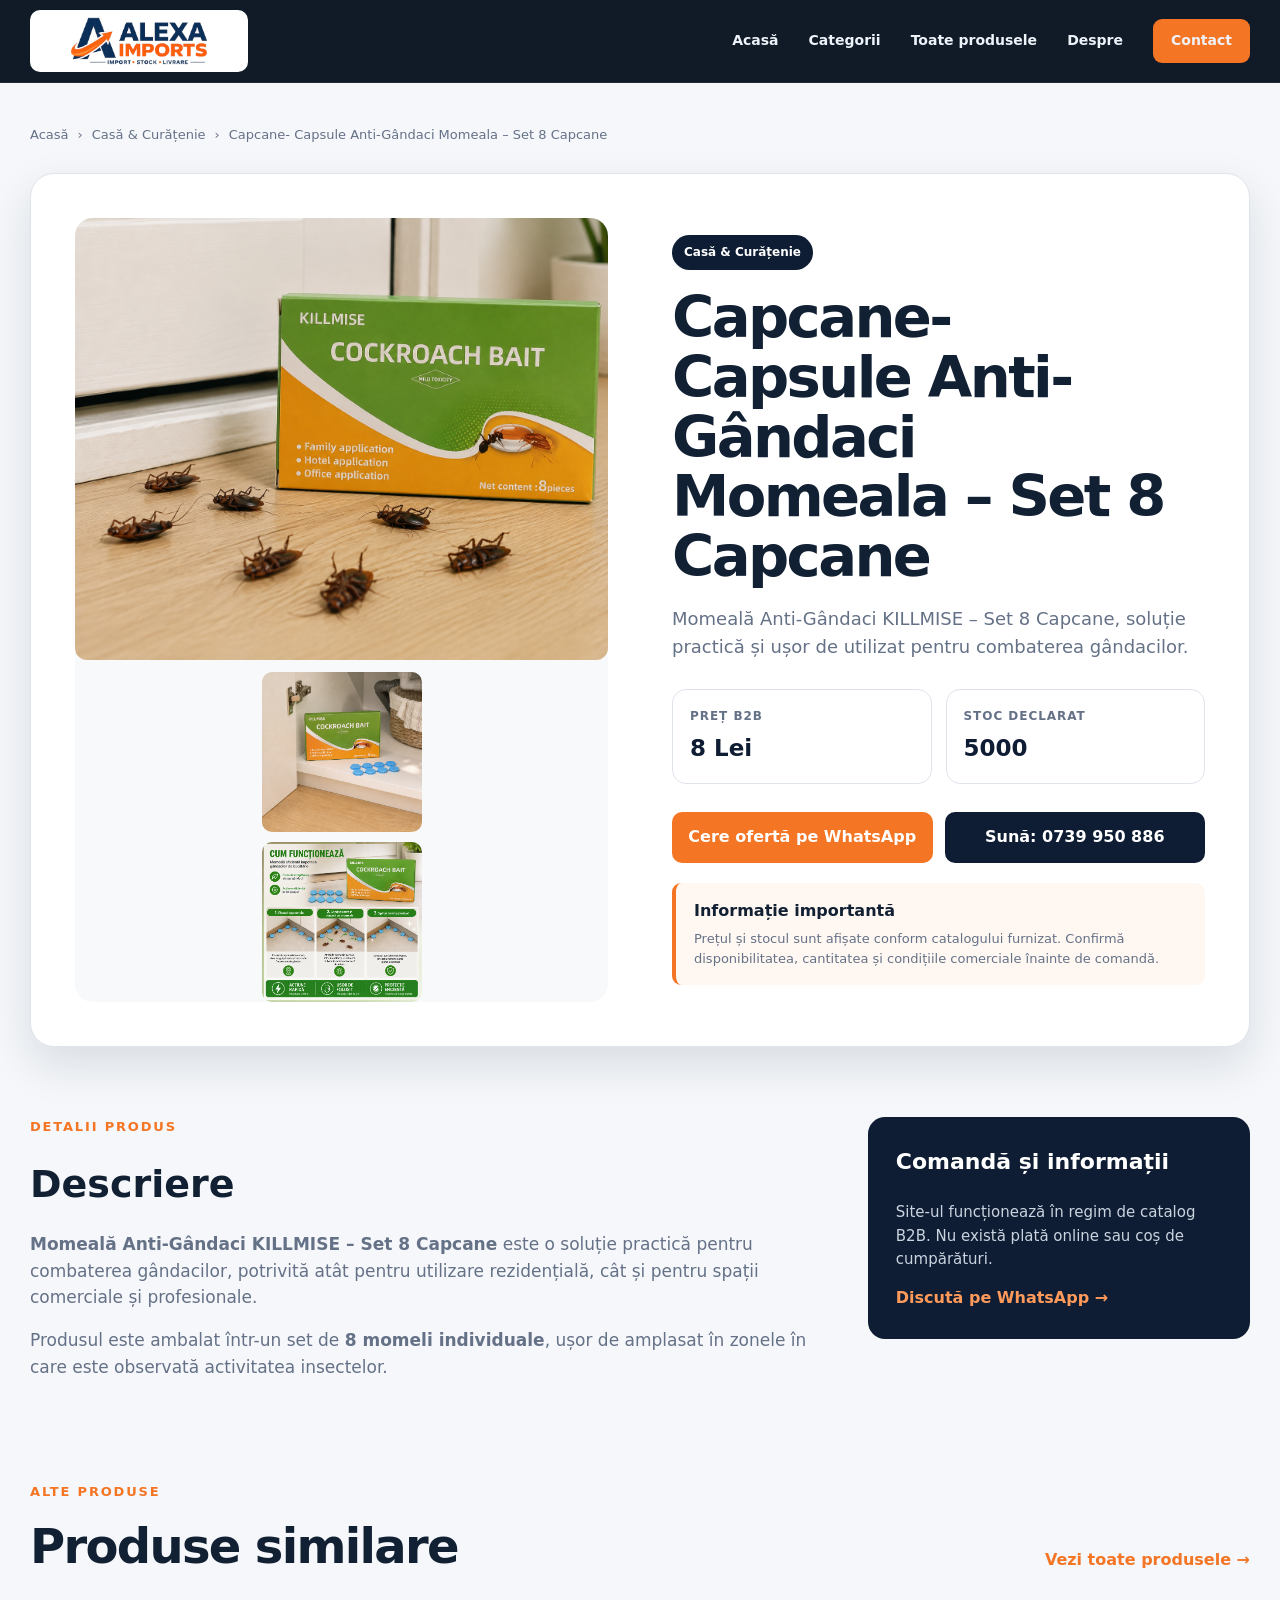
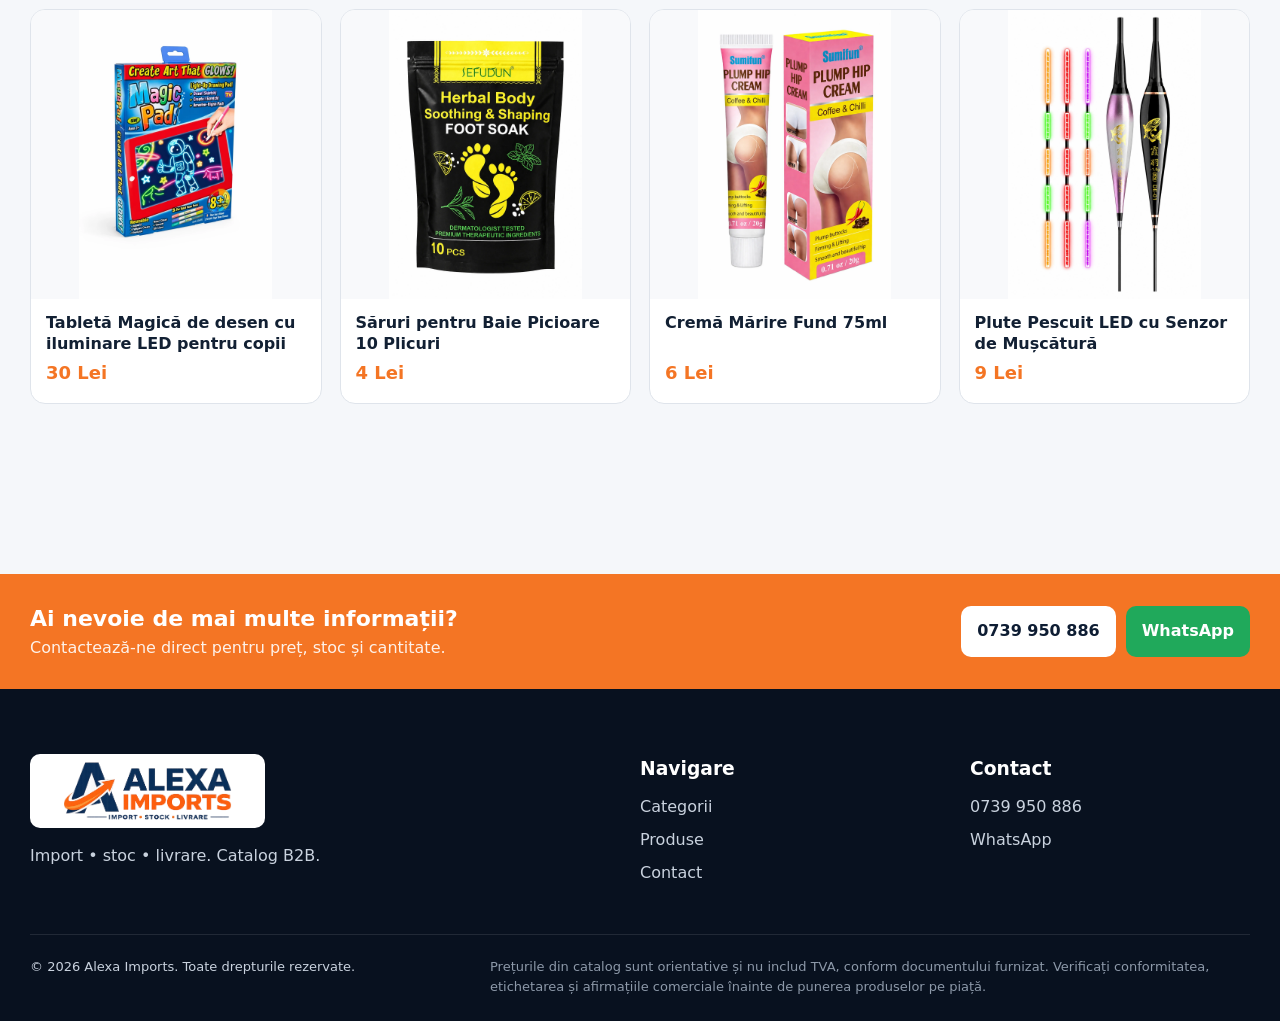
==== products/capcane-capsule-anti-gandaci-momeala-set-8-capcane.html @ 53ff10a1 "Rename Capcane- Capsule Anti-Gândaci Momeala – Set 8 Capcane to capcane-capsule-anti-gandaci-momeala" ====
<!DOCTYPE html>

<html lang="ro">
<head>
<meta charset="utf-8"/>
<meta content="width=device-width, initial-scale=1" name="viewport"/>
<meta content="#0e1d33" name="theme-color"/>
<meta
  content="Momeală Anti-Gândaci KILLMISE – Set 8 Capcane, soluție practică pentru combaterea gândacilor."
  name="description"
/>

<title>Capcane- Capsule Anti-Gândaci Momeala – Set 8 Capcane | Alexa Imports</title>

<link href="../assets/images/favicon.png" rel="icon"/>
<link href="../assets/styles.css" rel="stylesheet"/>
</head>

<body>

<header class="site-header">
<div class="container nav-wrap">

<a aria-label="Alexa Imports - Acasă" class="brand" href="../index.html">
<img alt="Alexa Imports" src="../assets/images/logo.webp"/>
<span>Alexa Imports</span>
</a>

<button
  aria-controls="main-nav"
  aria-expanded="false"
  aria-label="Deschide meniul"
  class="menu-toggle"
>
<span></span>
<span></span>
<span></span>
</button>

<nav aria-label="Navigație principală" class="main-nav" id="main-nav">
<a href="../index.html">Acasă</a>
<a href="../index.html#categorii">Categorii</a>
<a href="../index.html#produse">Toate produsele</a>
<a href="../index.html#despre">Despre</a>
<a class="nav-contact" href="../index.html#contact">Contact</a>
</nav>

</div>
</header>


<main class="product-page-main">

<div class="container">

<nav aria-label="Breadcrumb" class="breadcrumbs">
<a href="../index.html">Acasă</a>
<span>›</span>
<a href="../index.html#produse">Casă &amp; Curățenie</a>
<span>›</span>
<span>Capcane- Capsule Anti-Gândaci Momeala – Set 8 Capcane</span>
</nav>


<section class="product-detail">

<div class="product-detail-image">

  <!-- Imagine principală -->
  <img
    alt="Capcane Capsule Anti-Gândaci KILLMISE – Set 8 Capcane"
    src="../assets/images/ChatGPT Image 25 aug. 2026, 11_49_53.png"
    style="width:100%; height:auto; display:block; border-radius:12px;"
  />

  <!-- Galerie imagini -->
  <div
    style="
      display:grid;
      grid-template-columns:repeat(auto-fit, minmax(120px, 1fr));
      gap:10px;
      margin-top:12px;
    "
  >

    <img
      alt="Capcane anti-gândaci KILLMISE în dulap"
      src="../assets/images/ChatGPT Image 25 aug. 2026, 11_46_49.png"
      loading="lazy"
      style="
        width:100%;
        height:160px;
        object-fit:cover;
        border-radius:10px;
        cursor:pointer;
      "
    />

    <img
      alt="Cum funcționează capcanele anti-gândaci KILLMISE"
      src="../assets/images/ChatGPT Image 25 aug. 2026, 11_59_24.png"
      loading="lazy"
      style="
        width:100%;
        height:160px;
        object-fit:cover;
        border-radius:10px;
        cursor:pointer;
      "
    />

  </div>

</div>


<div class="product-detail-copy">

<span class="detail-category">Casă &amp; Curățenie</span>

<h1>Capcane- Capsule Anti-Gândaci Momeala – Set 8 Capcane</h1>

<p class="detail-description">
Momeală Anti-Gândaci KILLMISE – Set 8 Capcane, soluție practică și ușor de utilizat pentru combaterea gândacilor.
</p>


<div class="detail-price-row">

<div>
<span class="detail-label">Preț B2B</span>
<strong class="detail-price">8 Lei</strong>
</div>

<div>
<span class="detail-label">Stoc declarat</span>
<strong class="detail-stock">5000</strong>
</div>

</div>


<div class="detail-actions">

<a
  class="btn btn-primary"
  href="https://wa.me/40739950886?text=Bun%C4%83%20ziua%2C%20doresc%20detalii%20%C8%99i%20ofert%C4%83%20pentru%20produsul%3A%20Capcane%20Capsule%20Anti-G%C3%A2ndaci%20Momeala%20%E2%80%93%20Set%208%20Capcane."
  rel="noopener"
  target="_blank"
>
Cere ofertă pe WhatsApp
</a>

<a class="btn btn-secondary" href="tel:+40739950886">
Sună: 0739 950 886
</a>

</div>


<div class="detail-note">

<strong>Informație importantă</strong>

<p>
Prețul și stocul sunt afișate conform catalogului furnizat.
Confirmă disponibilitatea, cantitatea și condițiile comerciale înainte de comandă.
</p>

</div>

</div>
</section>



<section class="product-info-section">

<div>

<p class="eyebrow dark">DETALII PRODUS</p>

<h2>Descriere</h2>

<p>
<strong>Momeală Anti-Gândaci KILLMISE – Set 8 Capcane</strong> este o soluție practică pentru combaterea gândacilor, potrivită atât pentru utilizare rezidențială, cât și pentru spații comerciale și profesionale.
</p>

<p>
Produsul este ambalat într-un set de <strong>8 momeli individuale</strong>, ușor de amplasat în zonele în care este observată activitatea insectelor.
</p>

</div>


<div class="info-card">

<h3>Comandă și informații</h3>

<p>
Site-ul funcționează în regim de catalog B2B. Nu există plată online sau coș de cumpărături.
</p>

<a
  href="https://wa.me/40739950886?text=Bun%C4%83%20ziua%2C%20doresc%20detalii%20%C8%99i%20ofert%C4%83%20pentru%20produsul%3A%20Capcane%20Capsule%20Anti-G%C3%A2ndaci%20Momeala%20%E2%80%93%20Set%208%20Capcane."
  rel="noopener"
  target="_blank"
>
Discută pe WhatsApp →
</a>

</div>

</section>



<section class="related-section">

<div class="section-heading">

<div>
<p class="eyebrow dark">ALTE PRODUSE</p>
<h2>Produse similare</h2>
</div>

<a class="text-link" href="../index.html#produse">
Vezi toate produsele →
</a>

</div>


<div class="related-grid">

<a
  class="related-card"
  href="tableta-magica-de-desen-cu-iluminare-led-pentru-copii.html"
>
<img
  alt="Tabletă Magică de desen cu iluminare LED pentru copii"
  loading="lazy"
  src="../assets/images/tableta-magica-de-desen-cu-iluminare-led-pentru-copii.webp"
/>
<span>Tabletă Magică de desen cu iluminare LED pentru copii</span>
<strong>30 Lei</strong>
</a>


<a
  class="related-card"
  href="saruri-pentru-baie-picioare-10-plicuri.html"
>
<img
  alt="Săruri pentru Baie Picioare 10 Plicuri"
  loading="lazy"
  src="../assets/images/saruri-pentru-baie-picioare-10-plicuri.webp"
/>
<span>Săruri pentru Baie Picioare 10 Plicuri</span>
<strong>4 Lei</strong>
</a>


<a
  class="related-card"
  href="crema-marire-fund-75ml.html"
>
<img
  alt="Cremă Mărire Fund 75ml"
  loading="lazy"
  src="../assets/images/crema-marire-fund-75ml.webp"
/>
<span>Cremă Mărire Fund 75ml</span>
<strong>6 Lei</strong>
</a>


<a
  class="related-card"
  href="plute-pescuit-led-cu-senzor-de-muscatura.html"
>
<img
  alt="Plute Pescuit LED cu Senzor de Mușcătură"
  loading="lazy"
  src="../assets/images/plute-pescuit-led-cu-senzor-de-muscatura.webp"
/>
<span>Plute Pescuit LED cu Senzor de Mușcătură</span>
<strong>9 Lei</strong>
</a>

</div>

</section>

</div>

</main>



<section class="product-contact-strip">

<div class="container">

<div>
<strong>Ai nevoie de mai multe informații?</strong>
<span>Contactează-ne direct pentru preț, stoc și cantitate.</span>
</div>


<div class="product-contact-actions">

<a class="btn btn-light" href="tel:+40739950886">
0739 950 886
</a>

<a
  class="btn btn-whatsapp"
  href="https://wa.me/40739950886?text=Bun%C4%83%20ziua%2C%20doresc%20detalii%20%C8%99i%20ofert%C4%83%20pentru%20produsul%3A%20Capcane%20Capsule%20Anti-G%C3%A2ndaci%20Momeala%20%E2%80%93%20Set%208%20Capcane."
  rel="noopener"
  target="_blank"
>
WhatsApp
</a>

</div>

</div>

</section>



<footer class="site-footer">

<div class="container footer-grid">

<div>

<a class="brand footer-brand" href="../index.html">
<img alt="" src="../assets/images/logo.webp"/>
<span>Alexa Imports</span>
</a>

<p>Import • stoc • livrare. Catalog B2B.</p>

</div>


<div>

<h3>Navigare</h3>

<a href="../index.html#categorii">Categorii</a>
<a href="../index.html#produse">Produse</a>
<a href="../index.html#contact">Contact</a>

</div>


<div>

<h3>Contact</h3>

<a href="tel:+40739950886">0739 950 886</a>

<a
  href="https://wa.me/40739950886?text=Bun%C4%83%20ziua%2C%20doresc%20detalii%20%C8%99i%20ofert%C4%83%20pentru%20produsul%3A%20Capcane%20Capsule%20Anti-G%C3%A2ndaci%20Momeala%20%E2%80%93%20Set%208%20Capcane."
  rel="noopener"
  target="_blank"
>
WhatsApp
</a>

</div>

</div>


<div class="container footer-bottom">

<p>© 2026 Alexa Imports. Toate drepturile rezervate.</p>

<p class="disclaimer">
Prețurile din catalog sunt orientative și nu includ TVA, conform documentului furnizat.
Verificați conformitatea, etichetarea și afirmațiile comerciale înainte de punerea produselor pe piață.
</p>

</div>

</footer>


<script src="../assets/app.js"></script>

</body>
</html>
---- assets/styles.css ----
:root{
  --navy:#0e1d33;
  --navy-2:#152b4a;
  --orange:#f47524;
  --orange-dark:#d85d10;
  --white:#ffffff;
  --ink:#122033;
  --muted:#657187;
  --soft:#f4f6f9;
  --line:#dfe4eb;
  --green:#168a4b;
  --shadow:0 18px 45px rgba(14,29,51,.12);
  --radius:18px;
  --container:1220px;
}
*{box-sizing:border-box}
html{scroll-behavior:smooth}
body{
  margin:0;
  color:var(--ink);
  background:var(--white);
  font-family:Inter,ui-sans-serif,system-ui,-apple-system,BlinkMacSystemFont,"Segoe UI",sans-serif;
  line-height:1.55;
}
img{max-width:100%;display:block}
button,input{font:inherit}
button{cursor:pointer}
a{color:inherit;text-decoration:none}
.container{width:min(var(--container),calc(100% - 40px));margin-inline:auto}
.sr-only{position:absolute;width:1px;height:1px;padding:0;margin:-1px;overflow:hidden;clip:rect(0,0,0,0);white-space:nowrap;border:0}
.skip-link{position:fixed;z-index:9999;top:8px;left:8px;padding:10px 14px;background:white;color:var(--navy);transform:translateY(-150%);border-radius:8px}
.skip-link:focus{transform:none}
.site-header{
  position:sticky;top:0;z-index:1000;
  background:rgba(8,18,32,.96);
  border-bottom:1px solid rgba(255,255,255,.08);
  backdrop-filter:blur(14px);
}
.nav-wrap{height:82px;display:flex;align-items:center;justify-content:space-between;gap:28px}
.brand{display:flex;align-items:center;gap:12px;color:white;font-size:18px;font-weight:850;letter-spacing:-.02em}
.brand img{width:52px;height:52px;object-fit:cover;border-radius:50%;background:white;border:2px solid rgba(244,117,36,.9)}
.main-nav{display:flex;align-items:center;gap:30px;color:#eef3fa;font-weight:700;font-size:14px}
.main-nav a{padding:10px 0;position:relative}
.main-nav a:not(.nav-contact)::after{content:"";position:absolute;left:0;right:100%;bottom:2px;height:2px;background:var(--orange);transition:.2s}
.main-nav a:hover::after{right:0}
.nav-contact{background:var(--orange);padding:11px 18px!important;border-radius:9px}
.nav-contact:hover{background:var(--orange-dark)}
.menu-toggle{display:none;border:0;background:transparent;padding:8px}
.menu-toggle span{display:block;width:25px;height:2px;background:white;margin:5px 0}
.hero{
  min-height:690px;display:grid;place-items:center;position:relative;overflow:hidden;
  background:
    radial-gradient(circle at 50% 0%,rgba(244,117,36,.14),transparent 42%),
    linear-gradient(180deg,#08111f 0%,#0e1d33 100%);
  color:white;
}
.hero::after{
  content:"";position:absolute;inset:auto 0 0;height:1px;
  background:linear-gradient(90deg,transparent,var(--orange),transparent);
}
.hero-glow{position:absolute;border-radius:50%;filter:blur(4px);opacity:.24}
.hero-glow-one{width:420px;height:420px;background:var(--orange);right:-250px;top:100px}
.hero-glow-two{width:330px;height:330px;background:#2d73c7;left:-220px;bottom:-80px}
.hero-content{position:relative;z-index:1;text-align:center;padding:88px 0 82px;max-width:980px}
.eyebrow{margin:0 0 18px;color:#ff9a5a;font-size:13px;font-weight:850;letter-spacing:.14em}
.eyebrow.dark{color:var(--orange)}
.hero h1{margin:0 auto;font-size:clamp(54px,8vw,92px);line-height:.98;letter-spacing:-.055em}
.hero-lead{max-width:820px;margin:22px auto 30px;color:#f4f7fb;font-size:clamp(21px,2.5vw,31px);font-weight:750;line-height:1.3}
.hero-checklist{
  list-style:none;max-width:900px;margin:0 auto 34px;padding:0;display:grid;grid-template-columns:repeat(2,minmax(0,1fr));
  gap:13px 24px;text-align:left;
}
.hero-checklist li{position:relative;padding:12px 15px 12px 43px;color:#d8e0ea;background:rgba(255,255,255,.055);border:1px solid rgba(255,255,255,.1);border-radius:12px}
.hero-checklist li::before{content:"✓";position:absolute;left:15px;top:10px;color:#ff9a5a;font-weight:950;font-size:18px}
.hero-checklist li:last-child{grid-column:1/-1;justify-self:center;min-width:min(100%,430px)}
.hero-actions{display:flex;justify-content:center;gap:13px;flex-wrap:wrap}
.hero-btn{min-width:225px;padding:15px 22px}
.btn-outline-light{background:transparent;color:white;border:1px solid rgba(255,255,255,.45)}
.btn-outline-light:hover{background:white;color:var(--navy);border-color:white}
.trust-strip{position:relative;z-index:3;background:white;border-bottom:1px solid var(--line);box-shadow:0 12px 30px rgba(14,29,51,.07)}
.trust-grid{display:grid;grid-template-columns:repeat(3,1fr);gap:0}
.trust-item{display:flex;align-items:center;gap:18px;min-height:142px;padding:27px 34px;border-right:1px solid var(--line)}
.trust-item:last-child{border-right:0}
.trust-item-primary{background:linear-gradient(135deg,var(--orange),#ff904d);color:white}
.trust-icon{flex:0 0 52px;width:52px;height:52px;border-radius:15px;display:grid;place-items:center;background:#f3f6fa;color:var(--navy)}
.trust-item-primary .trust-icon{background:rgba(255,255,255,.2);color:white}
.trust-icon svg,.service-icon svg{width:28px;height:28px;fill:none;stroke:currentColor;stroke-width:1.8;stroke-linecap:round;stroke-linejoin:round}
.trust-item h2{font-size:20px;line-height:1.15;margin:0 0 5px;letter-spacing:-.02em}
.trust-item p{margin:0;color:var(--muted);font-size:14px}
.trust-item-primary p{color:rgba(255,255,255,.86)}
.section{padding:92px 0}
.categories-section{background:var(--soft)}
.section-heading{display:flex;align-items:end;justify-content:space-between;gap:40px;margin-bottom:36px}
.section-heading h2{font-size:clamp(32px,4vw,48px);line-height:1.1;margin:0;letter-spacing:-.035em}
.section-heading>p{max-width:470px;margin:0;color:var(--muted)}
.category-grid{display:grid;grid-template-columns:repeat(5,1fr);gap:18px}
.category-card{
  border:1px solid var(--line);background:white;border-radius:16px;padding:26px;text-align:left;
  display:flex;align-items:center;gap:18px;box-shadow:0 8px 24px rgba(14,29,51,.05);transition:.2s;
}
.category-card:hover{transform:translateY(-5px);border-color:var(--orange);box-shadow:var(--shadow)}
.category-letter{
  flex:0 0 58px;width:58px;height:58px;border-radius:14px;display:grid;place-items:center;
  background:var(--navy);color:white;font-size:26px;font-weight:900;border-bottom:4px solid var(--orange)
}
.category-card strong{display:block;font-size:17px}.category-card small{display:block;margin-top:4px;color:var(--muted)}
.products-section{background:white}
.products-heading{align-items:center}
.catalog-search input{width:min(340px,80vw);border:1px solid var(--line);padding:14px 16px;border-radius:11px;outline:none}
.catalog-search input:focus{border-color:var(--orange);box-shadow:0 0 0 4px rgba(244,117,36,.13)}
.filter-bar{display:flex;gap:9px;flex-wrap:wrap;margin-bottom:22px}
.filter{border:1px solid var(--line);border-radius:999px;background:white;color:var(--ink);padding:10px 16px;font-weight:750}
.filter:hover,.filter.active{background:var(--navy);border-color:var(--navy);color:white}
.results-count{color:var(--muted);margin:0 0 20px}
.products-grid{display:grid;grid-template-columns:repeat(4,1fr);gap:22px}
.product-card{
  min-width:0;display:flex;flex-direction:column;background:white;border:1px solid var(--line);
  border-radius:17px;overflow:hidden;box-shadow:0 9px 27px rgba(14,29,51,.055);transition:.22s
}
.product-card:hover{transform:translateY(-5px);box-shadow:var(--shadow);border-color:#cfd5dd}
.product-image{position:relative;aspect-ratio:1/1;background:#f8f9fb;overflow:hidden}
.product-image img{width:100%;height:100%;object-fit:contain;transition:transform .35s}
.product-card:hover .product-image img{transform:scale(1.035)}
.category-pill{position:absolute;top:12px;left:12px;background:rgba(14,29,51,.9);color:white;padding:6px 9px;border-radius:999px;font-size:11px;font-weight:800}
.stock-pill{position:absolute;right:12px;top:12px;padding:6px 9px;border-radius:999px;font-size:11px;font-weight:800;background:#e9f8ef;color:#0f743b}
.stock-pill.out{background:#fff0ed;color:#b83a20}
.product-body{display:flex;flex-direction:column;flex:1;padding:18px}
.product-body h3{font-size:17px;line-height:1.3;margin:0 0 9px;letter-spacing:-.015em}
.product-description{color:var(--muted);font-size:14px;margin:0 0 16px;display:-webkit-box;-webkit-line-clamp:2;-webkit-box-orient:vertical;overflow:hidden}
.product-meta{margin-top:auto;display:flex;align-items:center;justify-content:space-between;gap:10px;padding-top:15px;border-top:1px solid #eef1f4}
.product-price{font-size:19px;font-weight:900;color:var(--navy)}
.product-stock{font-size:12px;color:var(--muted);white-space:nowrap;overflow:hidden;text-overflow:ellipsis;max-width:110px}
.card-actions{display:grid;grid-template-columns:1fr 1fr;gap:9px;margin-top:14px}
.btn{display:inline-flex;align-items:center;justify-content:center;border:0;border-radius:10px;padding:13px 16px;font-weight:850;text-align:center;transition:.2s}
.btn-primary{background:var(--orange);color:white}.btn-primary:hover{background:var(--orange-dark)}
.btn-secondary{background:var(--navy);color:white}.btn-secondary:hover{background:var(--navy-2)}
.btn-light{background:white;color:var(--navy)}.btn-light:hover{background:#f0f3f7}
.btn-whatsapp{background:#20a95b;color:white}.btn-whatsapp:hover{background:#168a4b}
.no-results{text-align:center;padding:65px 20px;border:1px dashed var(--line);border-radius:18px;background:var(--soft)}

.sourcing-section{padding:72px 0;background:white}
.sourcing-box{
  position:relative;overflow:hidden;display:flex;align-items:center;justify-content:space-between;gap:40px;
  padding:48px 52px;border-radius:24px;color:white;background:linear-gradient(120deg,var(--navy),#18375f);box-shadow:var(--shadow)
}
.sourcing-box::before{content:"";position:absolute;width:250px;height:250px;right:-75px;top:-120px;border-radius:50%;background:rgba(244,117,36,.22)}
.sourcing-box> *{position:relative;z-index:1}
.sourcing-box h2{font-size:clamp(34px,4.5vw,54px);line-height:1.05;margin:0 0 12px;letter-spacing:-.04em}
.sourcing-box p:not(.eyebrow){margin:0;max-width:720px;color:#d1dae6;font-size:18px}
.sourcing-cta{min-width:205px;white-space:nowrap}
.services-section{background:var(--soft)}
.services-heading{align-items:end}
.services-grid{display:grid;grid-template-columns:repeat(4,1fr);gap:18px}
.service-card{
  min-height:170px;padding:27px;border:1px solid var(--line);border-radius:18px;background:white;
  box-shadow:0 8px 24px rgba(14,29,51,.05);transition:.2s
}
.service-card:hover{transform:translateY(-5px);border-color:var(--orange);box-shadow:var(--shadow)}
.service-icon{width:54px;height:54px;border-radius:15px;display:grid;place-items:center;color:white;background:var(--navy);border-bottom:4px solid var(--orange)}
.service-card h3{margin:21px 0 0;font-size:18px;line-height:1.25;letter-spacing:-.015em}
.about-section{background:var(--soft)}
.about-grid{display:grid;grid-template-columns:.8fr 1.4fr;align-items:center;gap:70px}
.about-logo{display:grid;place-items:center}
.about-logo img{width:min(430px,100%);border-radius:50%;box-shadow:var(--shadow)}
.about-copy h2{font-size:clamp(34px,4vw,52px);line-height:1.08;margin:0 0 22px;letter-spacing:-.04em}
.about-copy>p:not(.eyebrow){color:var(--muted);font-size:17px}
.benefit-list{display:grid;gap:13px;margin-top:28px}
.benefit-list div{background:white;border-left:4px solid var(--orange);border-radius:10px;padding:15px 18px;box-shadow:0 7px 20px rgba(14,29,51,.05)}
.benefit-list strong{display:block}.benefit-list span{display:block;color:var(--muted);font-size:14px;margin-top:3px}
.contact-section{background:white}
.contact-box{
  position:relative;overflow:hidden;display:flex;align-items:center;justify-content:space-between;gap:40px;
  color:white;background:linear-gradient(125deg,var(--navy),#18375f);border-radius:24px;padding:54px;
  box-shadow:var(--shadow)
}
.contact-box::after{content:"";position:absolute;width:260px;height:260px;right:-100px;top:-120px;border:35px solid rgba(244,117,36,.35);border-radius:50%}
.contact-box>div{position:relative;z-index:1}
.contact-box h2{font-size:clamp(32px,4vw,48px);line-height:1.08;margin:0 0 12px}
.contact-box p{max-width:650px;color:#cbd5e1}
.contact-actions{display:flex;gap:12px;flex-wrap:wrap;min-width:max-content}
.site-footer{background:#08111f;color:#c9d2de;padding:65px 0 24px}
.footer-grid{display:grid;grid-template-columns:2fr 1fr 1fr;gap:50px;padding-bottom:40px}
.footer-brand{margin-bottom:16px}.footer-grid h3{color:white;margin:0 0 12px}.footer-grid a:not(.brand){display:block;margin:8px 0;color:#c9d2de}
.footer-grid a:hover{color:#ff9a5a}
.footer-bottom{border-top:1px solid rgba(255,255,255,.1);padding-top:22px;font-size:13px;display:flex;justify-content:space-between;gap:30px}
.footer-bottom p{margin:0}.disclaimer{max-width:760px;color:#8d99a9}
.floating-whatsapp{
  position:fixed;z-index:800;right:22px;bottom:22px;width:58px;height:58px;border-radius:50%;
  display:grid;place-items:center;background:#20a95b;color:white;font-weight:900;
  box-shadow:0 10px 30px rgba(16,120,62,.35)
}
.floating-whatsapp:hover{transform:translateY(-3px)}
.product-modal{width:min(940px,calc(100% - 28px));border:0;border-radius:20px;padding:0;box-shadow:0 25px 100px rgba(0,0,0,.45)}
.product-modal::backdrop{background:rgba(4,12,24,.75);backdrop-filter:blur(3px)}
.modal-close{position:absolute;z-index:2;right:15px;top:12px;width:40px;height:40px;border-radius:50%;border:0;background:rgba(14,29,51,.08);font-size:27px}
.modal-content{display:grid;grid-template-columns:1fr 1.15fr}
.modal-image{background:#f6f7f9;min-height:470px;display:grid;place-items:center;padding:24px}
.modal-image img{width:100%;height:100%;max-height:520px;object-fit:contain}
.modal-copy{padding:48px 42px}
.modal-copy h2{font-size:34px;line-height:1.15;margin:8px 0 16px}
.modal-copy p{color:var(--muted)}
.modal-price{font-size:27px;font-weight:900;color:var(--navy);margin:20px 0 6px}
.modal-stock{color:var(--muted)}
.modal-actions{display:flex;gap:10px;flex-wrap:wrap;margin-top:26px}
.video-link{display:inline-flex;margin-top:18px;color:var(--orange);font-weight:800}
@media (max-width:1050px){
  .products-grid{grid-template-columns:repeat(3,1fr)}
  .category-grid{grid-template-columns:repeat(2,1fr)}
  .services-grid{grid-template-columns:repeat(2,1fr)}
  .trust-item{padding-inline:22px}
  .about-grid{gap:40px}
}
@media (max-width:780px){
  .container{width:min(100% - 28px,var(--container))}
  .nav-wrap{height:72px}
  .brand span{font-size:16px}.brand img{width:44px;height:44px}
  .menu-toggle{display:block}
  .main-nav{
    position:absolute;left:14px;right:14px;top:72px;display:none;flex-direction:column;align-items:stretch;gap:0;
    padding:14px;background:#0b1728;border:1px solid rgba(255,255,255,.1);border-radius:14px;box-shadow:var(--shadow)
  }
  .main-nav.open{display:flex}.main-nav a{padding:13px 14px}.nav-contact{text-align:center;margin-top:6px}
  .hero{min-height:0}.hero-content{padding:68px 0 64px}.hero h1{font-size:58px}.hero-lead{font-size:22px}
  .hero-checklist{grid-template-columns:1fr;gap:10px}.hero-checklist li:last-child{grid-column:auto;justify-self:stretch;min-width:0}
  .trust-grid{grid-template-columns:1fr}.trust-item{min-height:auto;border-right:0;border-bottom:1px solid var(--line);padding:22px}.trust-item:last-child{border-bottom:0}
  .section{padding:70px 0}.section-heading{display:block}.section-heading>p{margin-top:14px}
  .sourcing-box{display:block;padding:38px 28px}.sourcing-cta{margin-top:26px}
  .services-grid{grid-template-columns:repeat(2,1fr)}
  .products-heading .catalog-search{margin-top:22px}.catalog-search input{width:100%}
  .products-grid{grid-template-columns:repeat(2,1fr);gap:14px}
  .about-grid{grid-template-columns:1fr}.about-logo img{max-width:300px}
  .contact-box{display:block;padding:36px 25px}.contact-actions{margin-top:25px;min-width:0}
  .footer-grid{grid-template-columns:1fr 1fr}.footer-grid>div:first-child{grid-column:1/-1}
  .footer-bottom{display:block}.disclaimer{margin-top:12px!important}
  .modal-content{grid-template-columns:1fr}.modal-image{min-height:310px}.modal-copy{padding:30px 24px}
}
@media (max-width:520px){
  .hero h1{font-size:48px}.hero-lead{font-size:19px}.hero-actions{display:grid}.hero-btn{width:100%;min-width:0}
  .hero-checklist li{font-size:14px}
  .category-grid{grid-template-columns:1fr}
  .services-grid{grid-template-columns:1fr}
  .products-grid{grid-template-columns:1fr}
  .filter-bar{flex-wrap:nowrap;overflow-x:auto;padding-bottom:7px}.filter{white-space:nowrap}
  .card-actions{grid-template-columns:1fr 1fr}
  .footer-grid{grid-template-columns:1fr}.footer-grid>div:first-child{grid-column:auto}
  .contact-actions{display:grid}.contact-actions .btn{width:100%}
  .modal-copy h2{font-size:27px}.modal-actions{display:grid}.modal-actions .btn{width:100%}
}


/* Individual product pages */
.product-page-main{background:#f5f7fa;padding:34px 0 90px;min-height:70vh}
.breadcrumbs{display:flex;align-items:center;gap:9px;flex-wrap:wrap;color:var(--muted);font-size:13px;margin:8px 0 28px}
.breadcrumbs a:hover{color:var(--orange)}
.product-detail{
  display:grid;grid-template-columns:minmax(0,1fr) minmax(0,1fr);gap:64px;
  background:white;border:1px solid var(--line);border-radius:24px;padding:44px;
  box-shadow:var(--shadow)
}
.product-detail-image{min-height:560px;display:grid;place-items:center;background:#f8f9fb;border-radius:18px;overflow:hidden}
.product-detail-image img{width:100%;height:100%;max-height:620px;object-fit:contain}
.product-detail-copy{align-self:center}
.detail-category{display:inline-flex;background:var(--navy);color:white;border-radius:999px;padding:8px 12px;font-size:12px;font-weight:850}
.product-detail-copy h1{font-size:clamp(36px,4.5vw,58px);line-height:1.04;letter-spacing:-.045em;margin:18px 0}
.detail-description{color:var(--muted);font-size:18px}
.detail-price-row{display:grid;grid-template-columns:1fr 1fr;gap:14px;margin:28px 0}
.detail-price-row>div{border:1px solid var(--line);border-radius:14px;padding:17px}
.detail-label{display:block;color:var(--muted);font-size:12px;text-transform:uppercase;letter-spacing:.08em;font-weight:800}
.detail-price,.detail-stock{display:block;margin-top:5px;font-size:23px;color:var(--navy)}
.detail-actions{display:grid;grid-template-columns:1fr 1fr;gap:12px}
.detail-note{margin-top:20px;padding:16px 18px;background:#fff8f2;border-left:4px solid var(--orange);border-radius:9px}
.detail-note p{margin:5px 0 0;color:var(--muted);font-size:13px}
.product-info-section{display:grid;grid-template-columns:1.35fr .65fr;gap:44px;padding:70px 0}
.product-info-section h2{font-size:38px;margin:0 0 14px}
.product-info-section>div>p:not(.eyebrow){color:var(--muted);font-size:17px}
.info-card{align-self:start;background:var(--navy);color:white;padding:28px;border-radius:17px}
.info-card h3{margin-top:0;font-size:22px}.info-card p{color:#cad3df!important;font-size:15px!important}.info-card a{color:#ff9a5a;font-weight:850}
.related-section{padding:15px 0 80px}
.text-link{color:var(--orange);font-weight:850}
.related-grid{display:grid;grid-template-columns:repeat(4,1fr);gap:18px}
.related-card{background:white;border:1px solid var(--line);border-radius:15px;overflow:hidden;transition:.2s}
.related-card:hover{transform:translateY(-4px);box-shadow:var(--shadow)}
.related-card img{width:100%;aspect-ratio:1/1;object-fit:contain;background:#f8f9fb}
.related-card span,.related-card strong{display:block;padding-inline:15px}
.related-card span{padding-top:14px;min-height:60px;font-weight:800;line-height:1.3}
.related-card strong{padding-bottom:16px;color:var(--orange);font-size:18px}
.product-contact-strip{background:var(--orange);color:white}
.product-contact-strip>.container{display:flex;align-items:center;justify-content:space-between;gap:30px;padding-top:28px;padding-bottom:28px}
.product-contact-strip strong,.product-contact-strip span{display:block}
.product-contact-strip strong{font-size:22px}.product-contact-strip span{opacity:.9}
.product-contact-actions{display:flex;gap:10px}
@media (max-width:900px){
  .product-detail{grid-template-columns:1fr;gap:30px;padding:24px}
  .product-detail-image{min-height:400px}
  .product-info-section{grid-template-columns:1fr}
  .related-grid{grid-template-columns:repeat(2,1fr)}
}
@media (max-width:560px){
  .product-page-main{padding-top:18px}
  .product-detail{padding:15px;border-radius:17px}
  .product-detail-image{min-height:300px}
  .product-detail-copy h1{font-size:34px}
  .detail-price-row,.detail-actions{grid-template-columns:1fr}
  .related-grid{grid-template-columns:1fr}
  .product-contact-strip>.container{display:block}
  .product-contact-actions{display:grid;margin-top:18px}
}


/* Alexa Imports branding — Version 3 */
.brand{gap:0}
.brand img{width:218px;height:62px;object-fit:contain;border:0;border-radius:10px;background:#fff;padding:5px 10px}
.brand span{display:none}
.footer-brand img{width:235px;height:74px}
.about-logo img{width:min(560px,100%);height:auto;object-fit:contain;border-radius:0;box-shadow:none;background:transparent;padding:0}
@media (max-width:780px){
  .brand img{width:168px;height:52px;padding:4px 8px}
  .footer-brand img{width:200px;height:64px}
}

/* Galerie produs + stare indisponibil */
.product-detail-gallery{display:grid;gap:12px}
.product-gallery-thumbs{display:grid;grid-template-columns:1fr 1fr;gap:12px}
.product-gallery-thumb{margin:0;min-height:210px;display:grid;place-items:center;background:#f8f9fb;border:1px solid var(--line);border-radius:14px;overflow:hidden}
.product-gallery-thumb img{width:100%;height:100%;max-height:290px;object-fit:contain}
.detail-availability{margin:18px 0 0;padding:14px 16px;border-radius:11px;background:#fff0ed;color:#9f321d;font-weight:850;border:1px solid #ffd4ca}
@media (max-width:640px){.product-gallery-thumbs{grid-template-columns:1fr}.product-gallery-thumb{min-height:260px}}
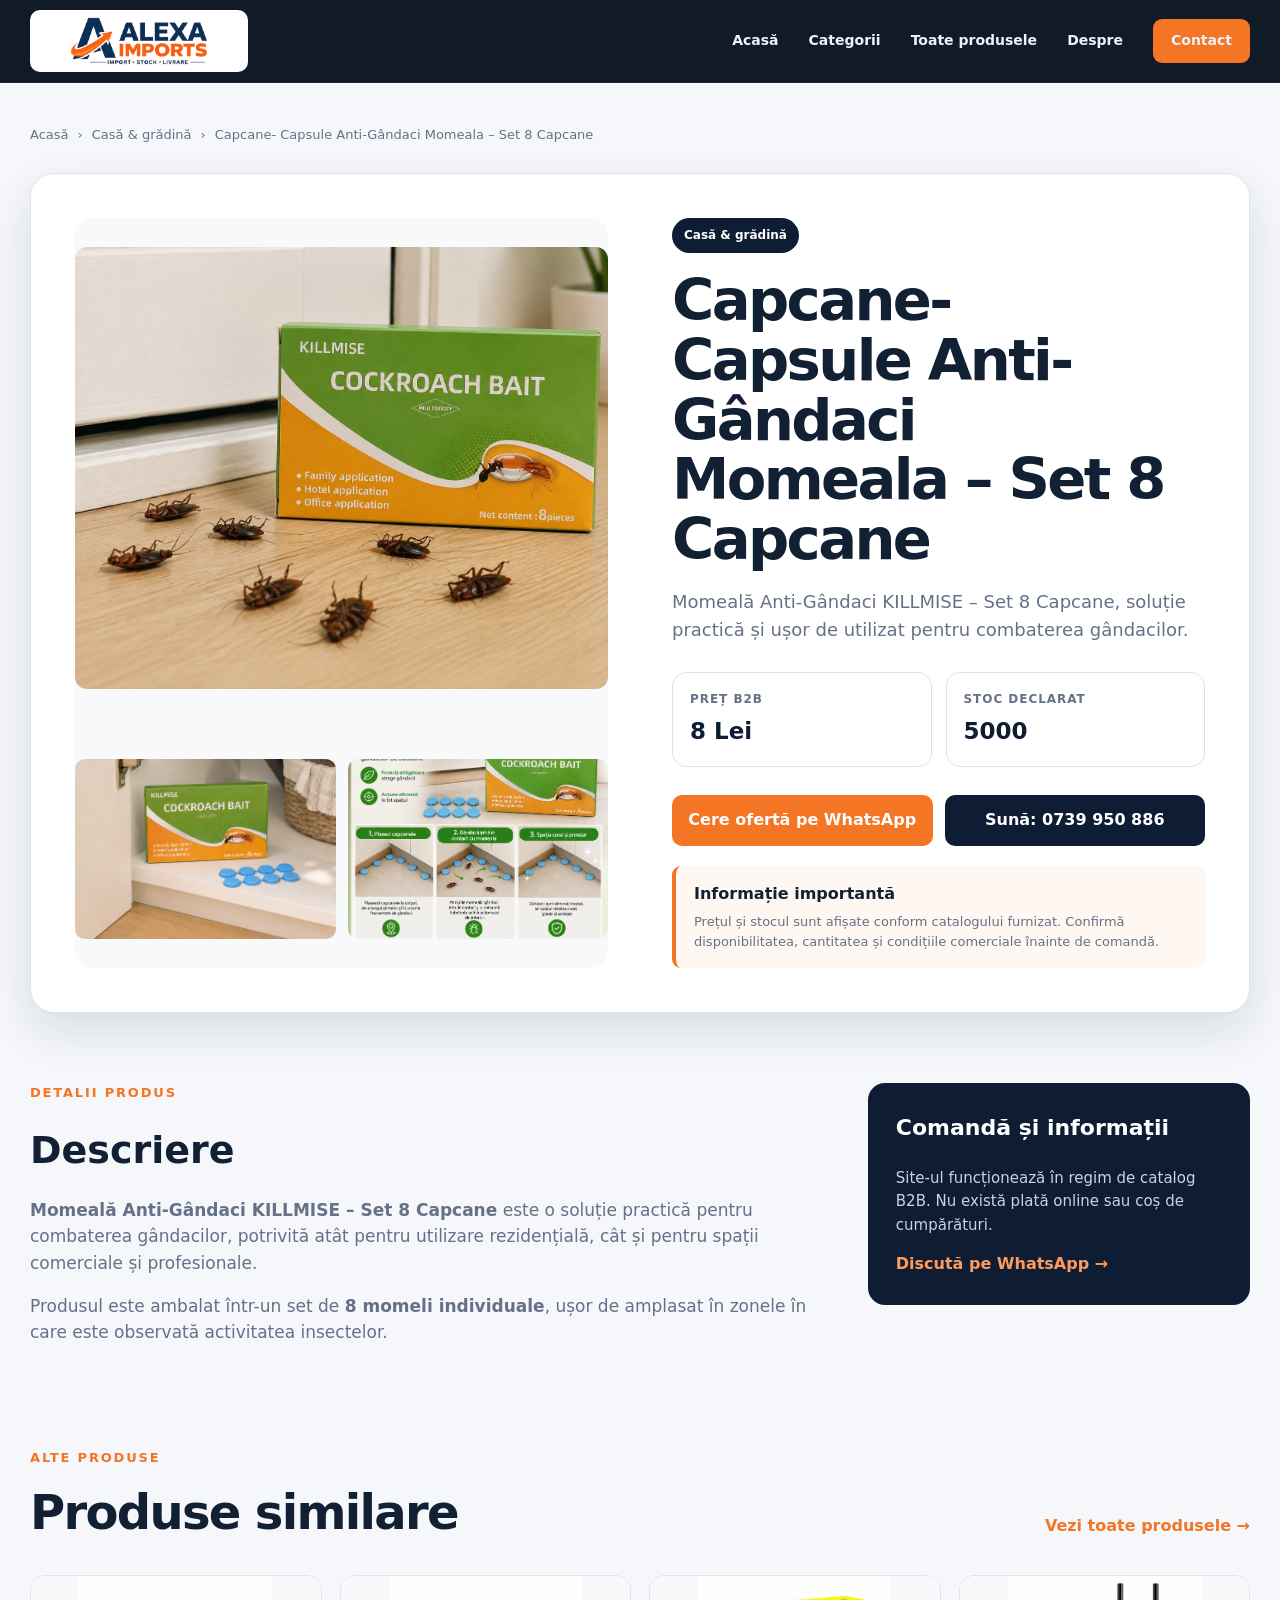
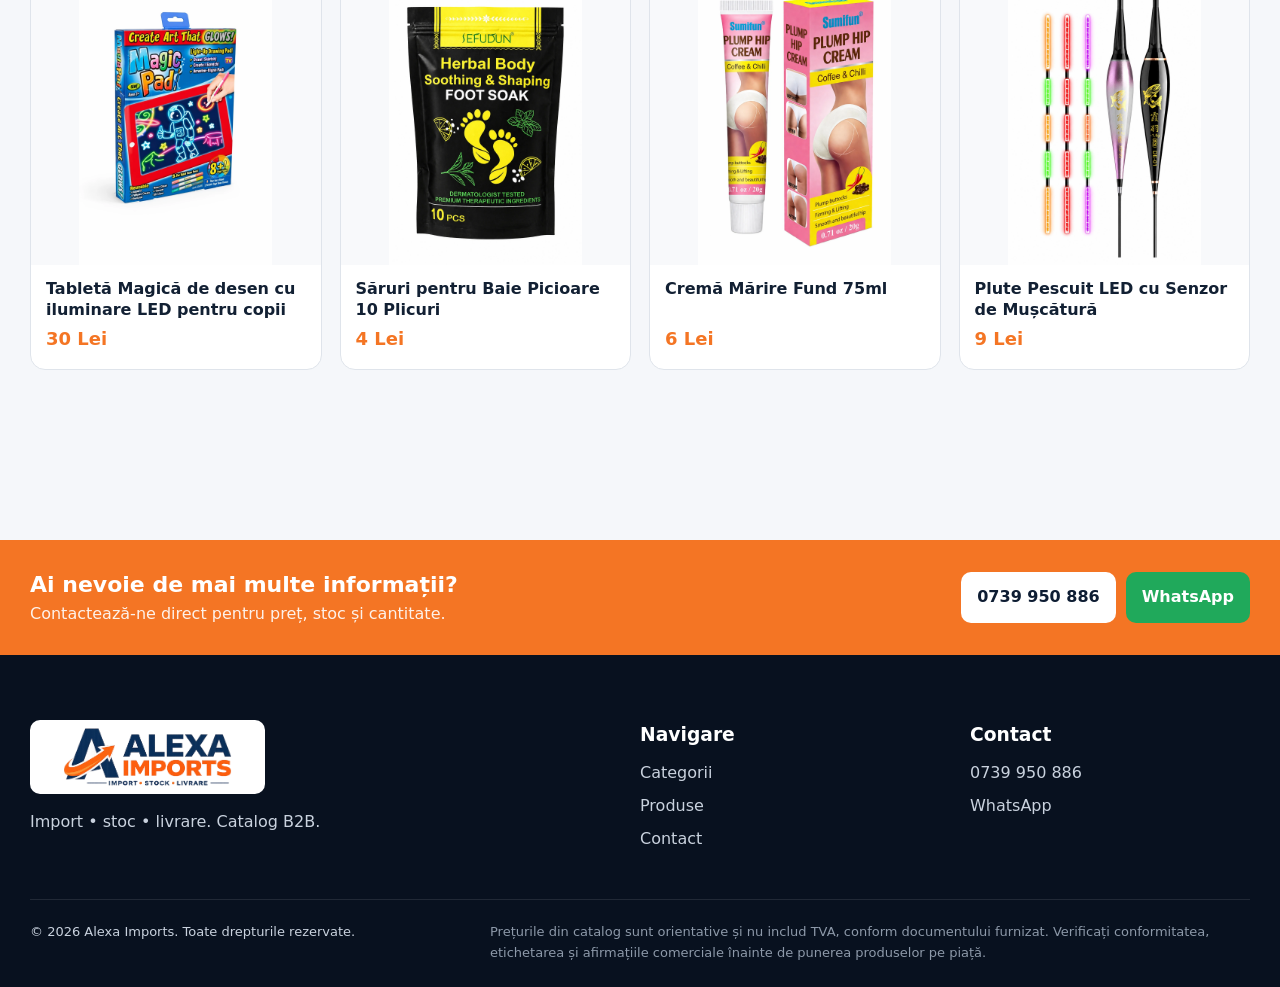
==== commit bd3b3bb2: "Update product page for anti-gandaci momeala" ====
--- a/products/capcane-capsule-anti-gandaci-momeala-set-8-capcane.html
+++ b/products/capcane-capsule-anti-gandaci-momeala-set-8-capcane.html
@@ -56,7 +56,7 @@
 <nav aria-label="Breadcrumb" class="breadcrumbs">
 <a href="../index.html">Acasă</a>
 <span>›</span>
-<a href="../index.html#produse">Casă &amp; Curățenie</a>
+<a href="../index.html#produse">Casă &amp; grădină</a>
 <span>›</span>
 <span>Capcane- Capsule Anti-Gândaci Momeala – Set 8 Capcane</span>
 </nav>
@@ -70,16 +70,22 @@
   <img
     alt="Capcane Capsule Anti-Gândaci KILLMISE – Set 8 Capcane"
     src="../assets/images/ChatGPT Image 25 aug. 2026, 11_49_53.png"
-    style="width:100%; height:auto; display:block; border-radius:12px;"
+    style="
+      width:100%;
+      height:auto;
+      display:block;
+      border-radius:12px;
+    "
   />
 
   <!-- Galerie imagini -->
   <div
     style="
       display:grid;
-      grid-template-columns:repeat(auto-fit, minmax(120px, 1fr));
-      gap:10px;
+      grid-template-columns:repeat(2, minmax(0, 1fr));
+      gap:12px;
       margin-top:12px;
+      width:100%;
     "
   >
 
@@ -89,10 +95,11 @@
       loading="lazy"
       style="
         width:100%;
-        height:160px;
+        height:180px;
         object-fit:cover;
         border-radius:10px;
         cursor:pointer;
+        display:block;
       "
     />
 
@@ -102,10 +109,11 @@
       loading="lazy"
       style="
         width:100%;
-        height:160px;
+        height:180px;
         object-fit:cover;
         border-radius:10px;
         cursor:pointer;
+        display:block;
       "
     />
 
@@ -116,7 +124,7 @@
 
 <div class="product-detail-copy">
 
-<span class="detail-category">Casă &amp; Curățenie</span>
+<span class="detail-category">Casă &amp; grădină</span>
 
 <h1>Capcane- Capsule Anti-Gândaci Momeala – Set 8 Capcane</h1>
 
@@ -170,6 +178,7 @@
 </div>
 
 </div>
+
 </section>
 
 
@@ -183,11 +192,14 @@
 <h2>Descriere</h2>
 
 <p>
-<strong>Momeală Anti-Gândaci KILLMISE – Set 8 Capcane</strong> este o soluție practică pentru combaterea gândacilor, potrivită atât pentru utilizare rezidențială, cât și pentru spații comerciale și profesionale.
+<strong>Momeală Anti-Gândaci KILLMISE – Set 8 Capcane</strong>
+este o soluție practică pentru combaterea gândacilor, potrivită atât pentru utilizare rezidențială, cât și pentru spații comerciale și profesionale.
 </p>
 
 <p>
-Produsul este ambalat într-un set de <strong>8 momeli individuale</strong>, ușor de amplasat în zonele în care este observată activitatea insectelor.
+Produsul este ambalat într-un set de
+<strong>8 momeli individuale</strong>,
+ușor de amplasat în zonele în care este observată activitatea insectelor.
 </p>
 
 </div>
@@ -198,7 +210,8 @@
 <h3>Comandă și informații</h3>
 
 <p>
-Site-ul funcționează în regim de catalog B2B. Nu există plată online sau coș de cumpărături.
+Site-ul funcționează în regim de catalog B2B.
+Nu există plată online sau coș de cumpărături.
 </p>
 
 <a
@@ -362,7 +375,9 @@
 
 <h3>Contact</h3>
 
-<a href="tel:+40739950886">0739 950 886</a>
+<a href="tel:+40739950886">
+0739 950 886
+</a>
 
 <a
   href="https://wa.me/40739950886?text=Bun%C4%83%20ziua%2C%20doresc%20detalii%20%C8%99i%20ofert%C4%83%20pentru%20produsul%3A%20Capcane%20Capsule%20Anti-G%C3%A2ndaci%20Momeala%20%E2%80%93%20Set%208%20Capcane."
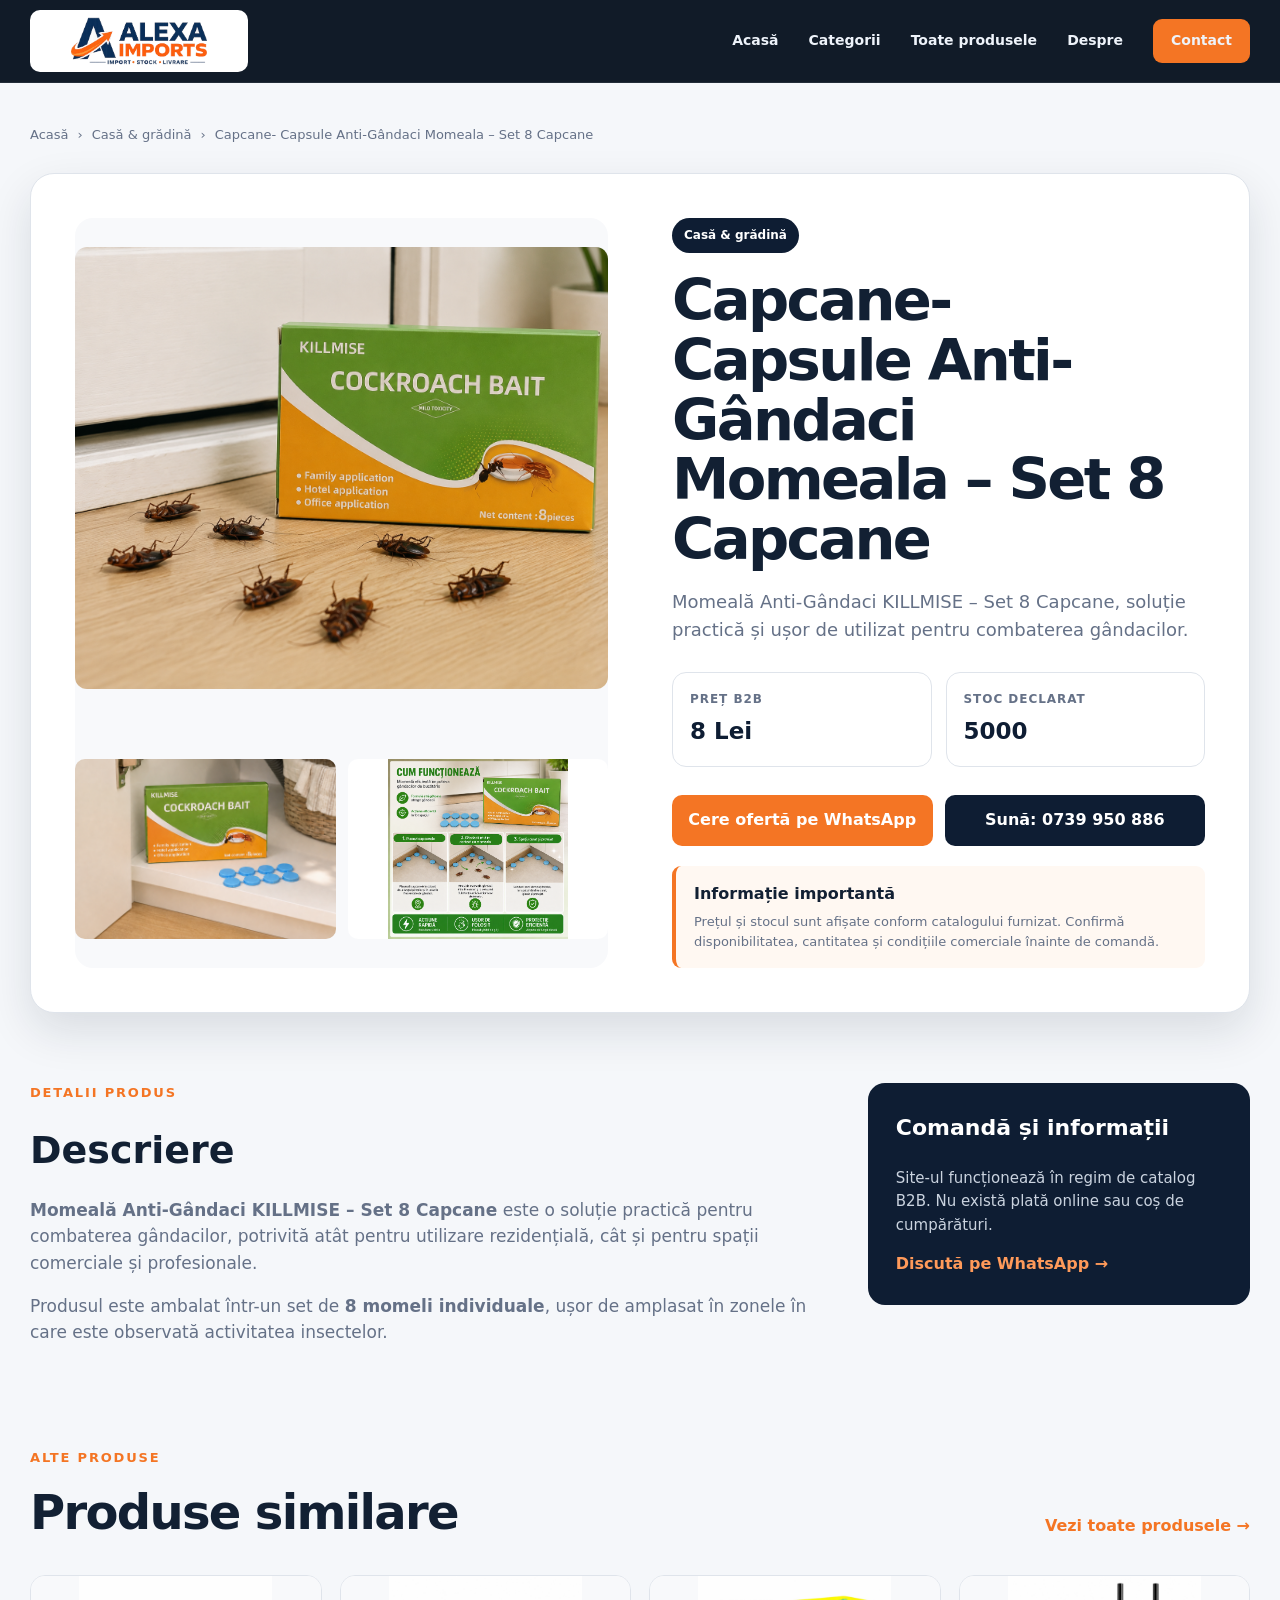
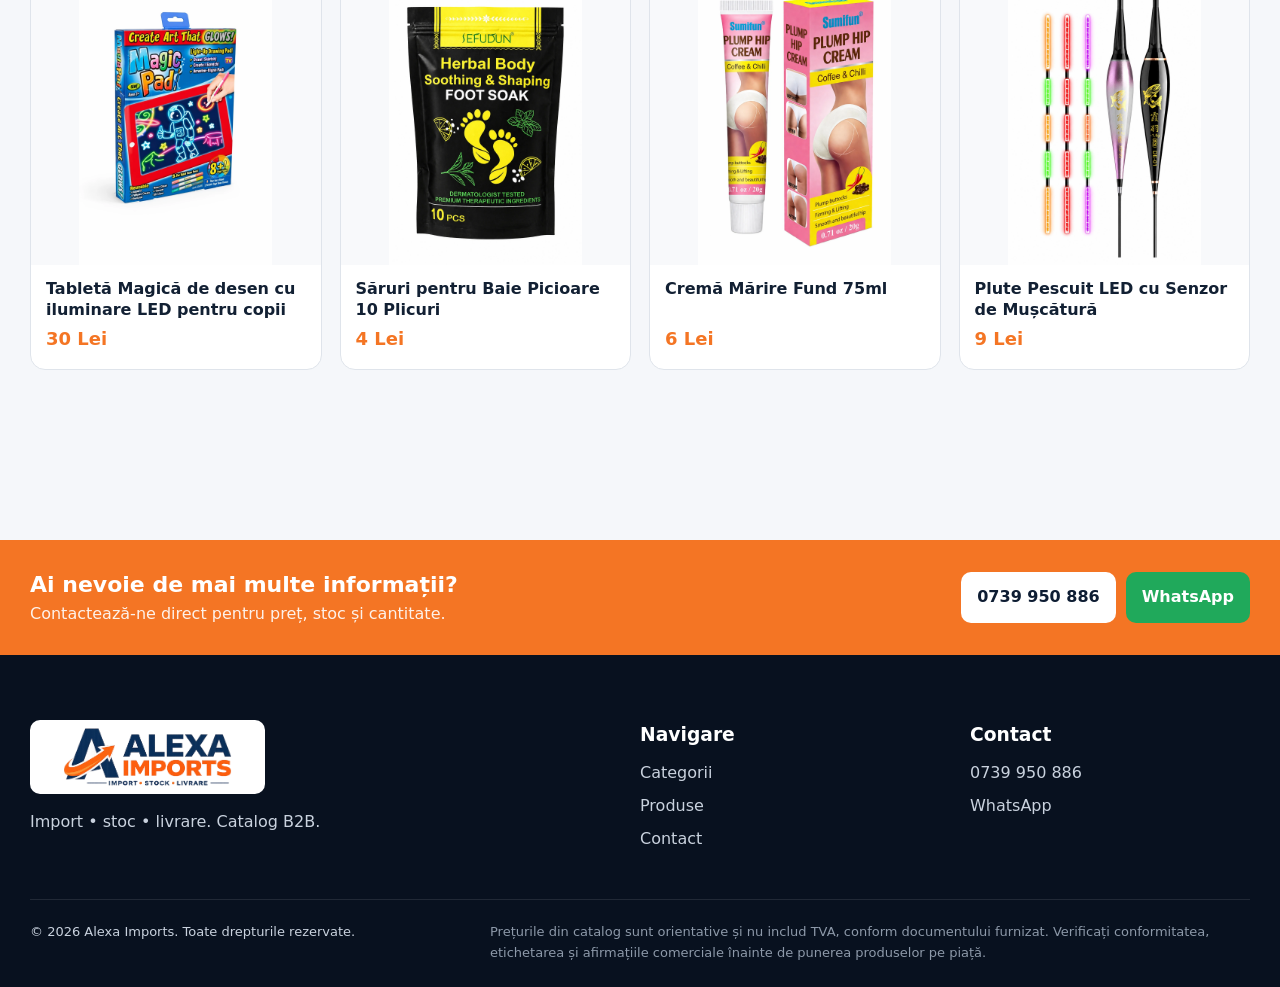
==== commit 67d23d25: "Change image style to use 'contain' and center position Updated image style properties for better di" ====
--- a/products/capcane-capsule-anti-gandaci-momeala-set-8-capcane.html
+++ b/products/capcane-capsule-anti-gandaci-momeala-set-8-capcane.html
@@ -104,18 +104,20 @@
     />
 
     <img
-      alt="Cum funcționează capcanele anti-gândaci KILLMISE"
-      src="../assets/images/ChatGPT Image 25 aug. 2026, 11_59_24.png"
-      loading="lazy"
-      style="
-        width:100%;
-        height:180px;
-        object-fit:cover;
-        border-radius:10px;
-        cursor:pointer;
-        display:block;
-      "
-    />
+  alt="Cum funcționează capcanele anti-gândaci KILLMISE"
+  src="../assets/images/ChatGPT Image 25 aug. 2026, 11_59_24.png"
+  loading="lazy"
+  style="
+    width:100%;
+    height:180px;
+    object-fit:contain;
+    object-position:center;
+    background:#ffffff;
+    border-radius:10px;
+    cursor:pointer;
+    display:block;
+  "
+/>
 
   </div>
 
